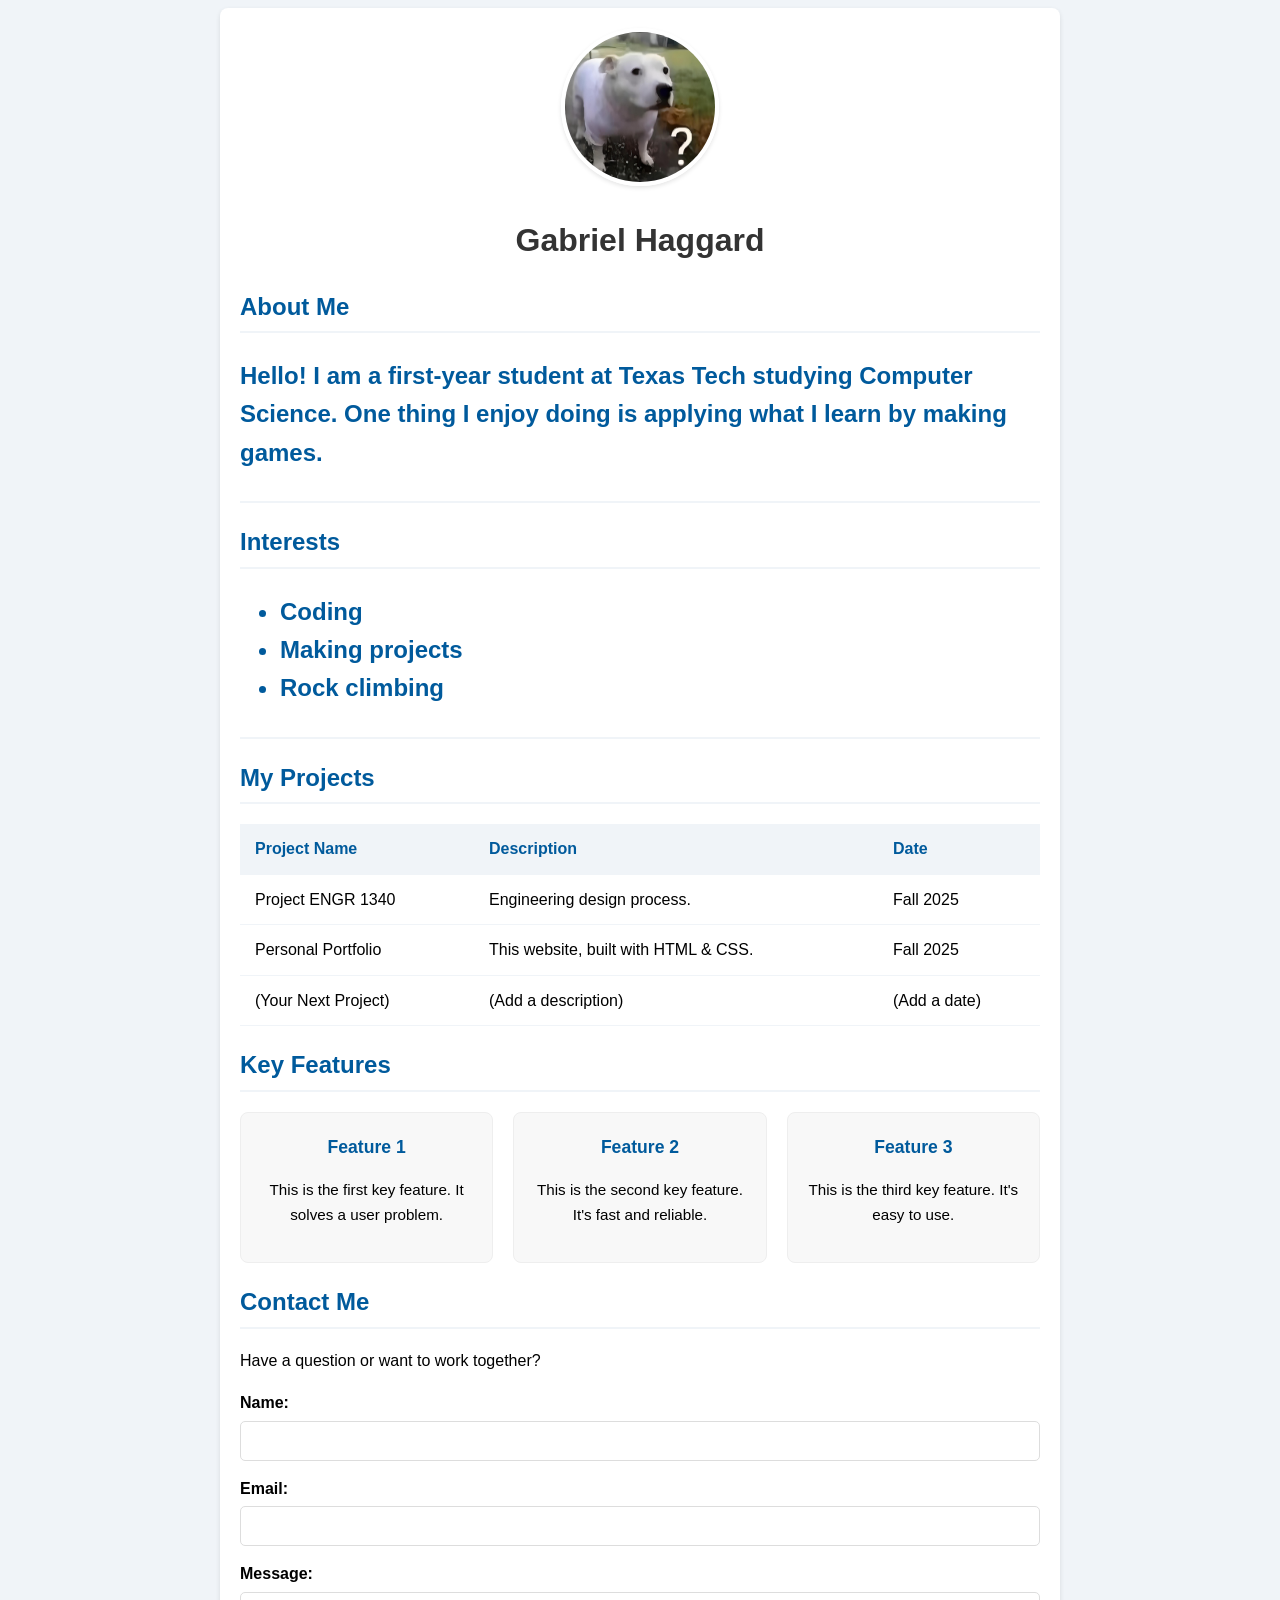
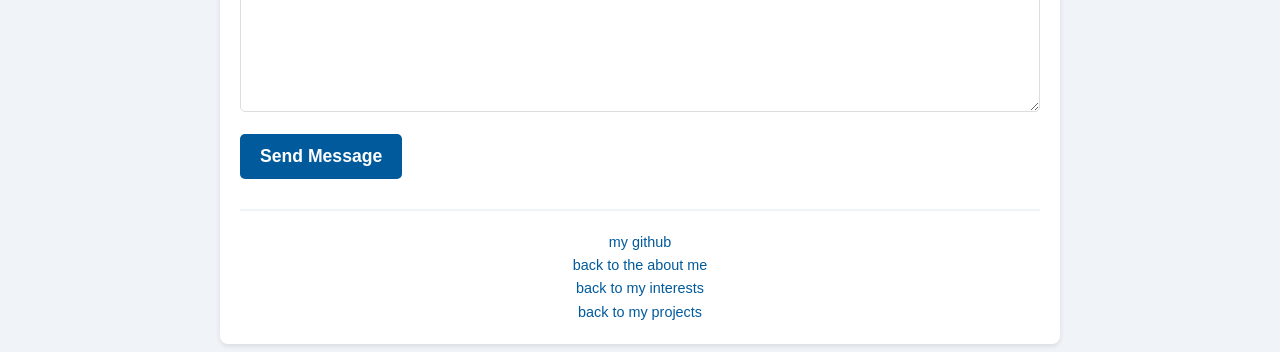
==== testWebsite.html @ 13295822 "Add portfolio website files" ====
<!DOCTYPE html>
<html lang="en">

    <head>

        <meta charset="UTF-8">
        <meta name="viewport" content="width=device-width, initial-scale=1.0">
        <title>test website</title>
        <link rel="stylesheet" href="styles.css">

    </head>

    <body>

        <div class="container">
            <header>
                <img src="Confused-Dog.jpg">
                <h1>Gabriel Haggard</h1>
            </header>
            <main>
                <section class="AboutMe">
                    <h2 id="AboutMe">About Me</h2>
                    <h2>
                        <p>
                            Hello! I am a first-year student at Texas Tech studying Computer Science. One thing I enjoy doing is applying what I learn by making games.
                        </p>
                    </h2>
                </section>
                <section class="Interests">
                    <h2 id="Interests">Interests</h2>
                    <h2>
                        <ul>
                            <li>
                                Coding
                            </li>
                            <li>
                                Making projects
                            </li>
                            <li>
                                Rock climbing
                            </li>
                        </ul>
                    </h2>
                </section>
                <section class="Projects">
                    <h2 id="Projects">My Projects</h2>
                    <table>
                        <thead>
                            <tr>
                                <th>Project Name</th>
                                <th>Description</th>
                                <th>Date</th>
                            </tr>
                        </thead>
                        <tbody>
                            <tr>
                                <td>Project ENGR 1340</td>
                                <td>Engineering design process.</td>
                                <td>Fall 2025</td>
                            </tr>
                            <tr>
                                <td>Personal Portfolio</td>
                                <td>This website, built with HTML & CSS.</td>
                                <td>Fall 2025</td>
                            </tr>
                            <tr>
                                <td>(Your Next Project)</td>
                                <td>(Add a description)</td>
                                <td>(Add a date)</td>
                            </tr>
                        </tbody>
                    </table>
                </section>
                <section class="key-features">
                    <h2>Key Features</h2>
                    <div class="features">
                        <div class="feature-item">
                            <h3>Feature 1</h3>
                            <p>This is the first key feature. It solves a user problem.</p>
                        </div>
                        <div class="feature-item">
                            <h3>Feature 2</h3>
                            <p>This is the second key feature. It's fast and reliable.</p>
                        </div>
                        <div class="feature-item">
                            <h3>Feature 3</h3>
                            <p>This is the third key feature. It's easy to use.</p>
                        </div>
                    </div>
                </section>
                <section class="contact">
                    <h2>Contact Me</h2>
                    <p>Have a question or want to work together?</p>

                    <form action="mailto:gahaggar@ttu.edu" method="POST" enctype="text/plain">
                        <div class="form-group">
                            <label for="name">Name:</label>
                            <input type="text" id="name" name="name">
                        </div>

                        <div class="form-group">
                            <label for="email">Email:</label>
                            <input type="email" id="email" name="email">
                        </div>

                        <div class="form-group">
                            <label for="message">Message:</label>
                            <textarea id="message" name="message"></textarea>
                        </div>

                        <button type="submit" class="submit-button">Send Message</button>
                    </form>
                </section>
            </main>
            <footer>
                <a href="https://github.com/Pottassin" target="blank">my github</a>
                <br>
                <a href="#AboutMe">back to the about me</a>
                <br>
                <a href="#Interests">back to my interests</a>
                <br>
                <a href="#Projects">back to my projects</a>
            </footer>

        </div>

    </body>

</html>
---- styles.css ----
body {
    background-color: #f0f4f8;
    font-family: Arial, sans-serif;
    line-height: 1.6;
}

.container {
    width: 800px;
    margin: 0 auto;
    background-color: #ffffff;
    padding: 20px;
    border-radius: 8px;
    box-shadow: 0 2px 5px rgba(0,0,0,0.1);
}
h1 {
    color: #333;
}

h2 {
    color: #005a9c;
    border-bottom: 2px solid #f0f4f8;
    padding-bottom: 5px;
}

header {
    text-align: center; /* Center the header content */
    margin-bottom: 20px;
}

header img {
    width: 150px;
    height: 150px;
    border-radius: 50%; /* This makes the image a circle */
    border: 4px solid #ffffff; 
    box-shadow: 0 2px 4px rgba(0,0,0,0.1); 
}

footer {
    text-align: center;
    margin-top: 30px;
    padding-top: 20px;
    border-top: 2px solid #f0f4f8; /* A line to separate the footer */
    font-size: 0.9em;
    color: #777;
}

footer a {
    color: #005a9c; /* Use the same blue as our h2 */
    text-decoration: none; /* Remove the underline */
}

footer a:hover {
    text-decoration: underline; /* Add underline back on hover */
}

table {
    width: 100%; /* Make the table fill the container */
    border-collapse: collapse; /* Remove ugly space between cells */
    margin-top: 20px;
}

/* Style all table cells (headers and data) */
th, td {
    border-bottom: 1px solid #f0f4f8; /* Light line between rows */
    padding: 12px 15px; /* Add space *inside* the cells */
    text-align: left; /* Align text to the left */
}

/* Style just the header row */
thead th {
    background-color: #f0f4f8; /* Light gray background for header */
    color: #005a9c; /* Blue text for header */
    font-weight: bold;
}

/* Add a hover effect to body rows */
tbody tr:hover {
    background-color: #f8f8f8; /* Highlight row on hover */
}

.features {
    display: flex; /* This is the magic! Tells the div to be a flex container */
    justify-content: space-between; /* Distribute items evenly */
    gap: 20px; /* Add space between items */
    margin-top: 20px;
}

.feature-item {
    background-color: #f8f8f8;
    border: 1px solid #eee;
    border-radius: 8px;
    padding: 20px;
    flex-basis: 32%; /* Each item takes up roughly 1/3 of the space */
    text-align: center;
}

.feature-item h3 {
    margin-top: 0;
    font-size: 1.1em;
    color: #005a9c;
}

.feature-item p {
    font-size: 0.95em;
}

.form-group {
    margin-bottom: 15px;
}

.form-group label {
    display: block; /* Put label on its own line */
    font-weight: bold;
    margin-bottom: 5px;
    font-size: 1.0em;
}

.form-group input,
.form-group textarea {
    width: 100%; /* Make fields fill the container */
    padding: 10px;
    font-size: 1em;
    border-radius: 5px;
    border: 1px solid #ddd;
    box-sizing: border-box; /* Important for 100% width */
}

.form-group textarea {
    min-height: 120px;
    resize: vertical; /* Allow user to resize vertically */
}

.submit-button {
    background-color: #005a9c;
    color: white;
    padding: 12px 20px;
    border: none;
    border-radius: 5px;
    font-size: 1.1em;
    font-weight: bold;
    cursor: pointer;
    transition: background-color 0.2s;
}

.submit-button:hover {
    background-color: #004a80;
}
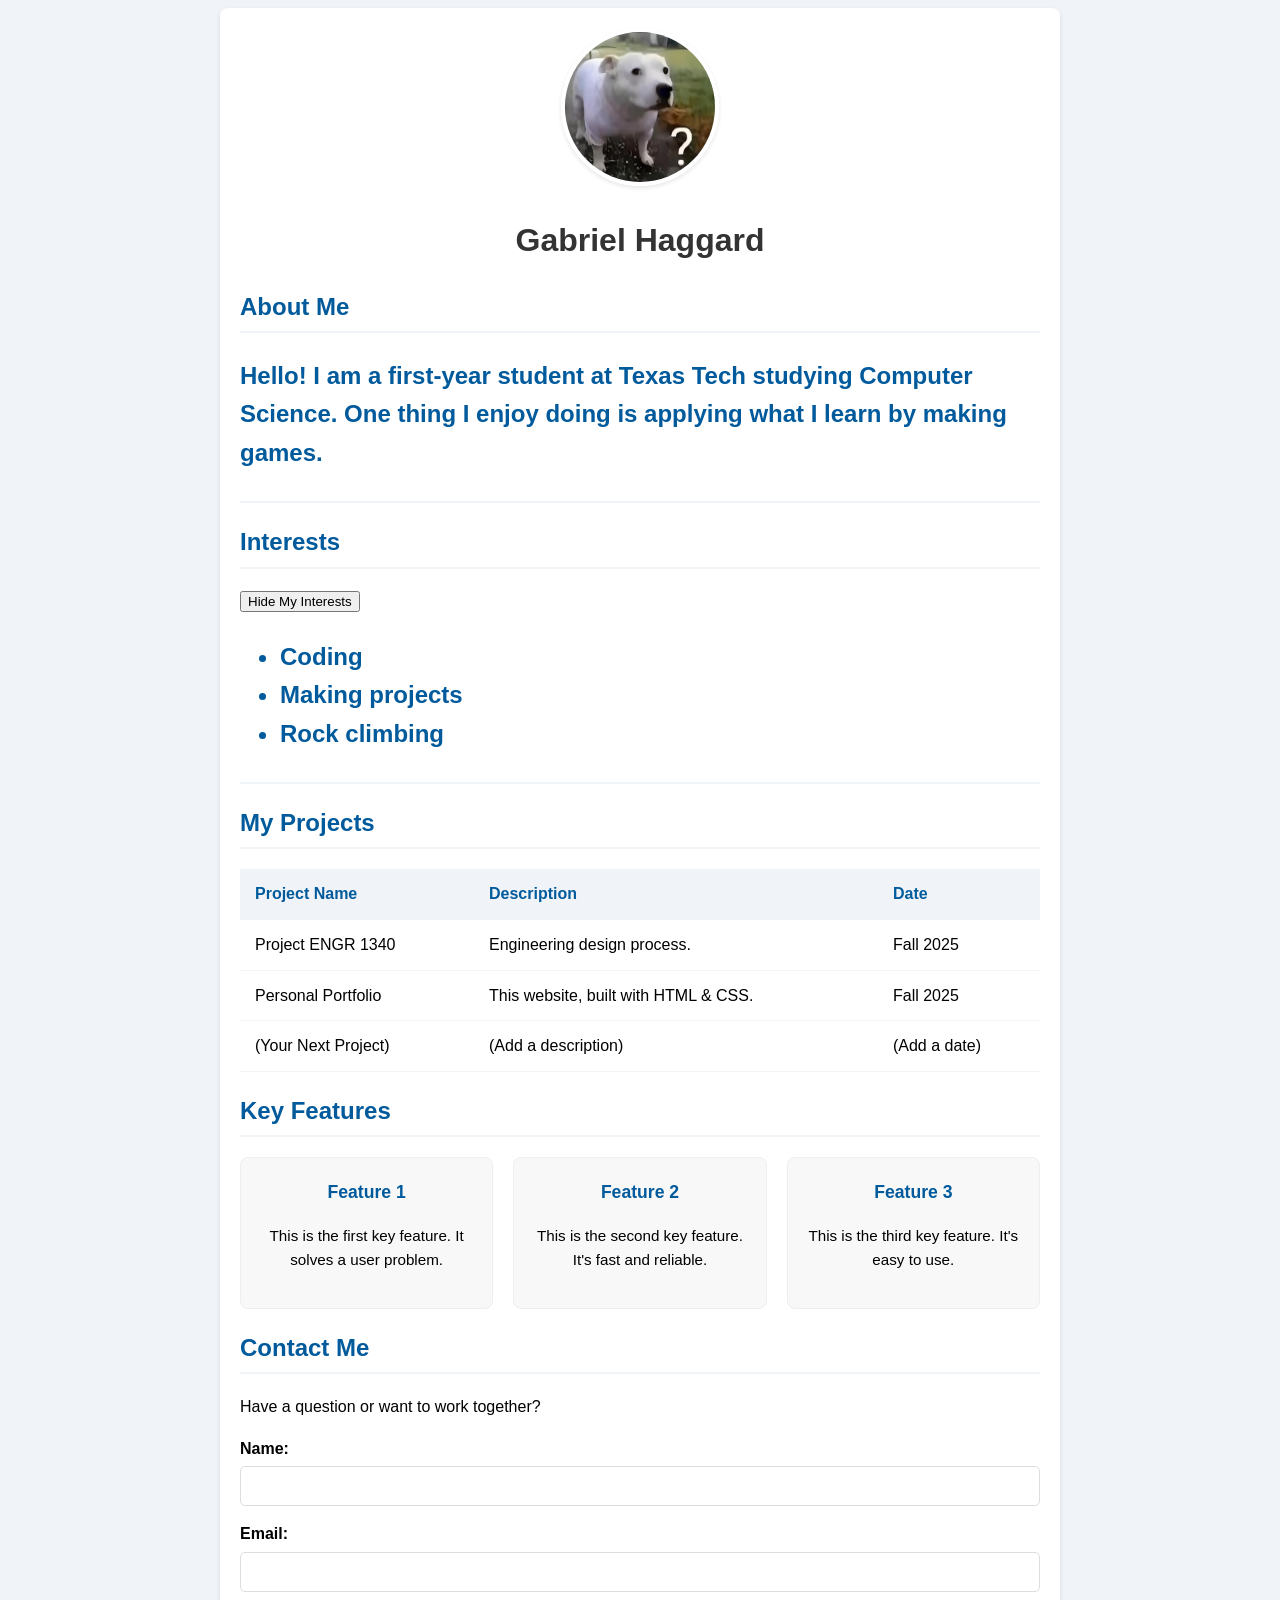
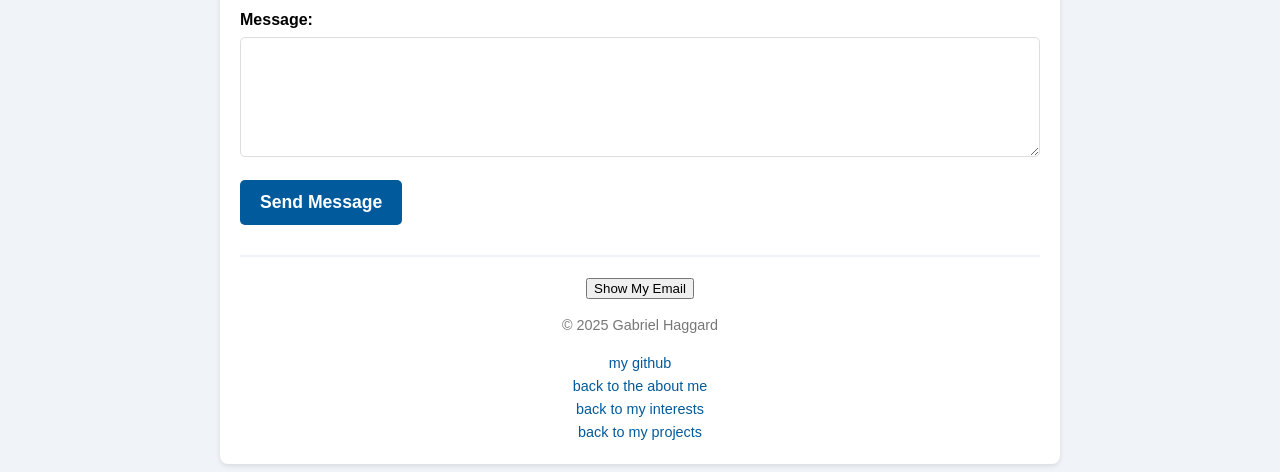
==== commit 6fdbb2bc: "updated website" ====
--- a/testWebsite.html
+++ b/testWebsite.html
@@ -28,8 +28,9 @@
                 </section>
                 <section class="Interests">
                     <h2 id="Interests">Interests</h2>
+                    <button id="toggle-btn">Hide My Interests</button>
                     <h2>
-                        <ul>
+                        <ul id="interests-list">
                             <li>
                                 Coding
                             </li>
@@ -113,6 +114,9 @@
                 </section>
             </main>
             <footer>
+                <button id="contact-btn">Show My Email</button>
+                <p id="email-display" class="hidden">your.email@university.edu</p>
+                <p>&copy; 2025 Gabriel Haggard</p>
                 <a href="https://github.com/Pottassin" target="blank">my github</a>
                 <br>
                 <a href="#AboutMe">back to the about me</a>
@@ -123,7 +127,7 @@
             </footer>
 
         </div>
-
+        <script src="main.js"></script>
     </body>
 
 </html>
--- a/styles.css
+++ b/styles.css
@@ -144,4 +144,8 @@
 
 .submit-button:hover {
     background-color: #004a80;
+}
+
+.hidden {
+    display: none;
 }
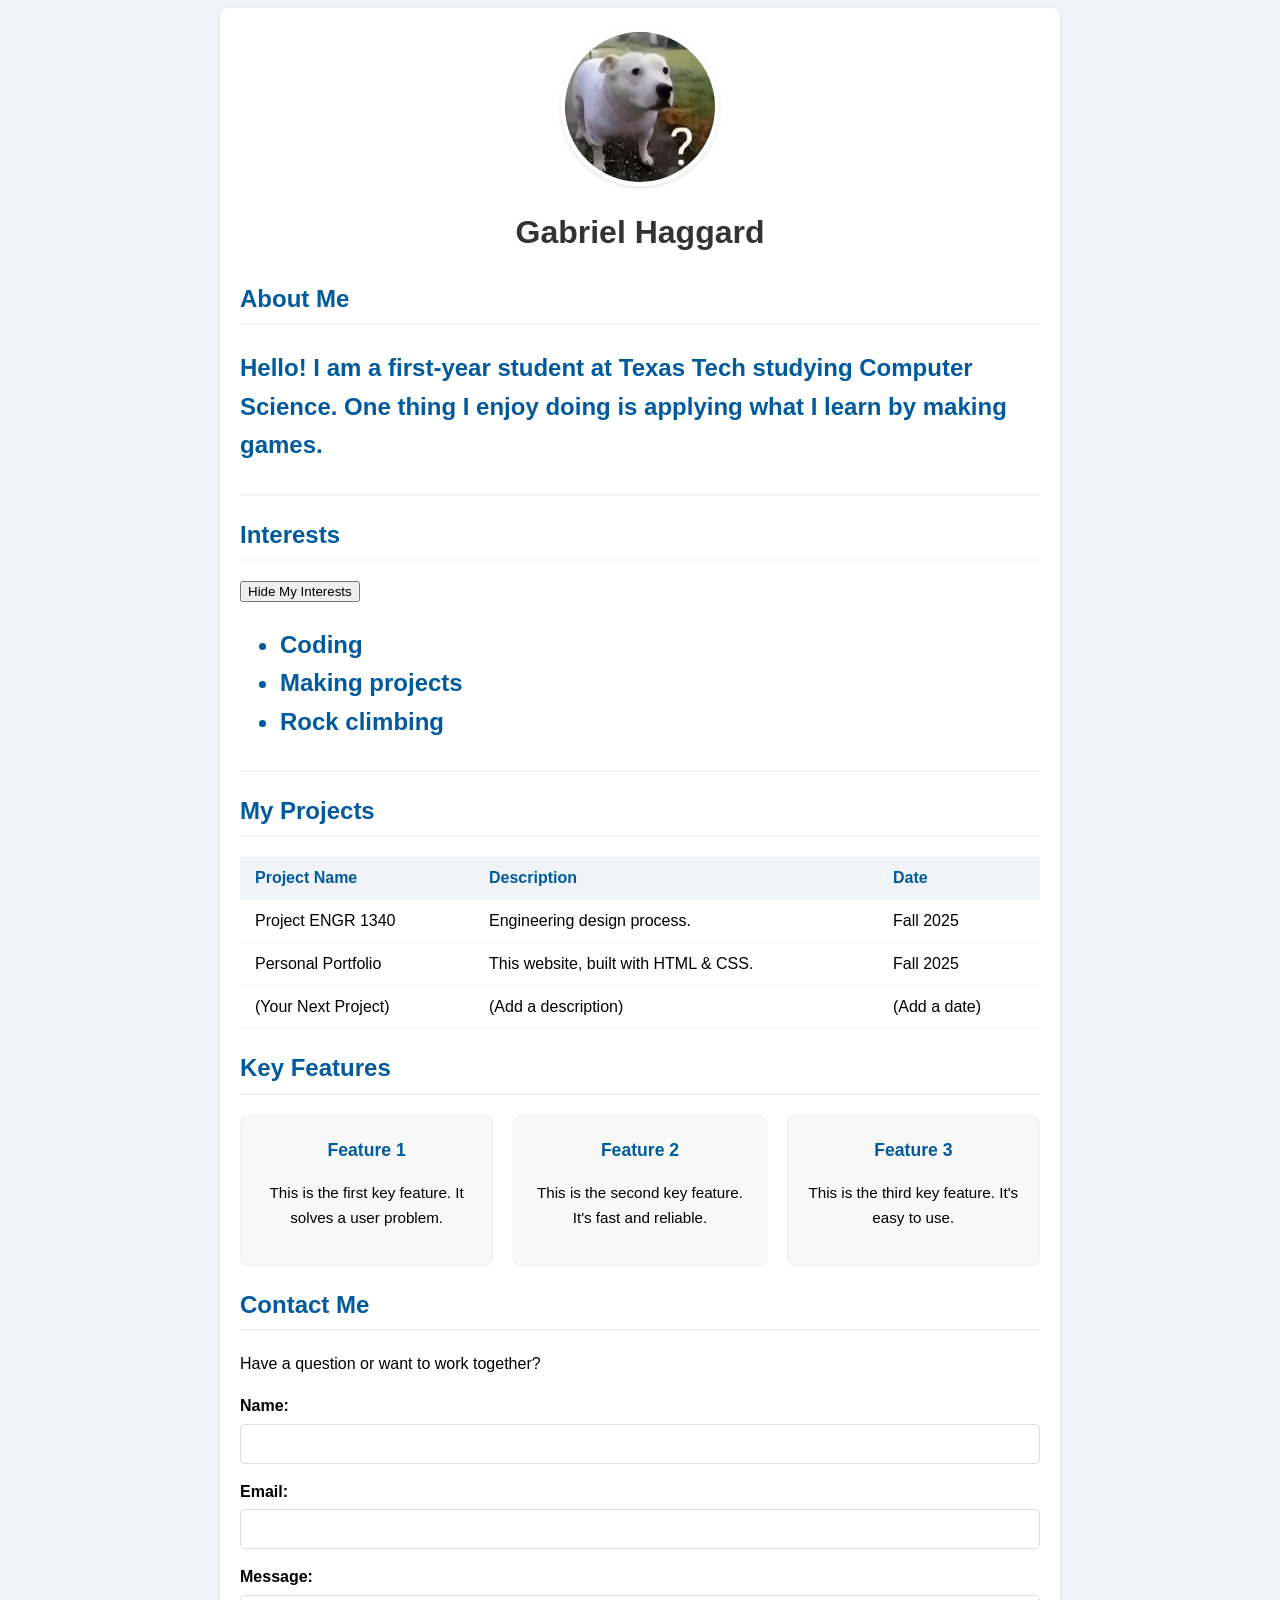
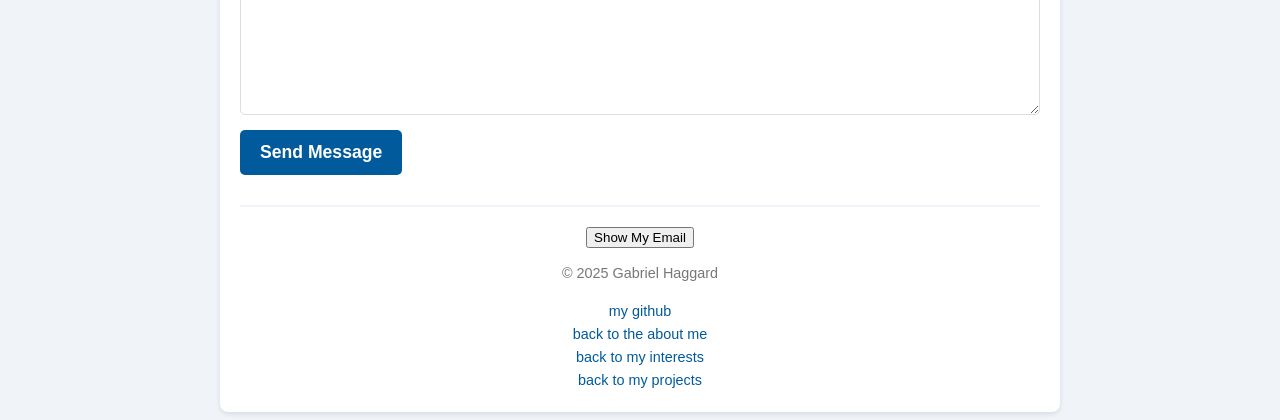
==== commit 4252c5aa: "Update testWebsite.html" ====
--- a/testWebsite.html
+++ b/testWebsite.html
@@ -1,4 +1,4 @@
-<!DOCTYPE html>
+
 <html lang="en">
 
     <head>
@@ -130,4 +130,4 @@
         <script src="main.js"></script>
     </body>
 
-</html>+</html>
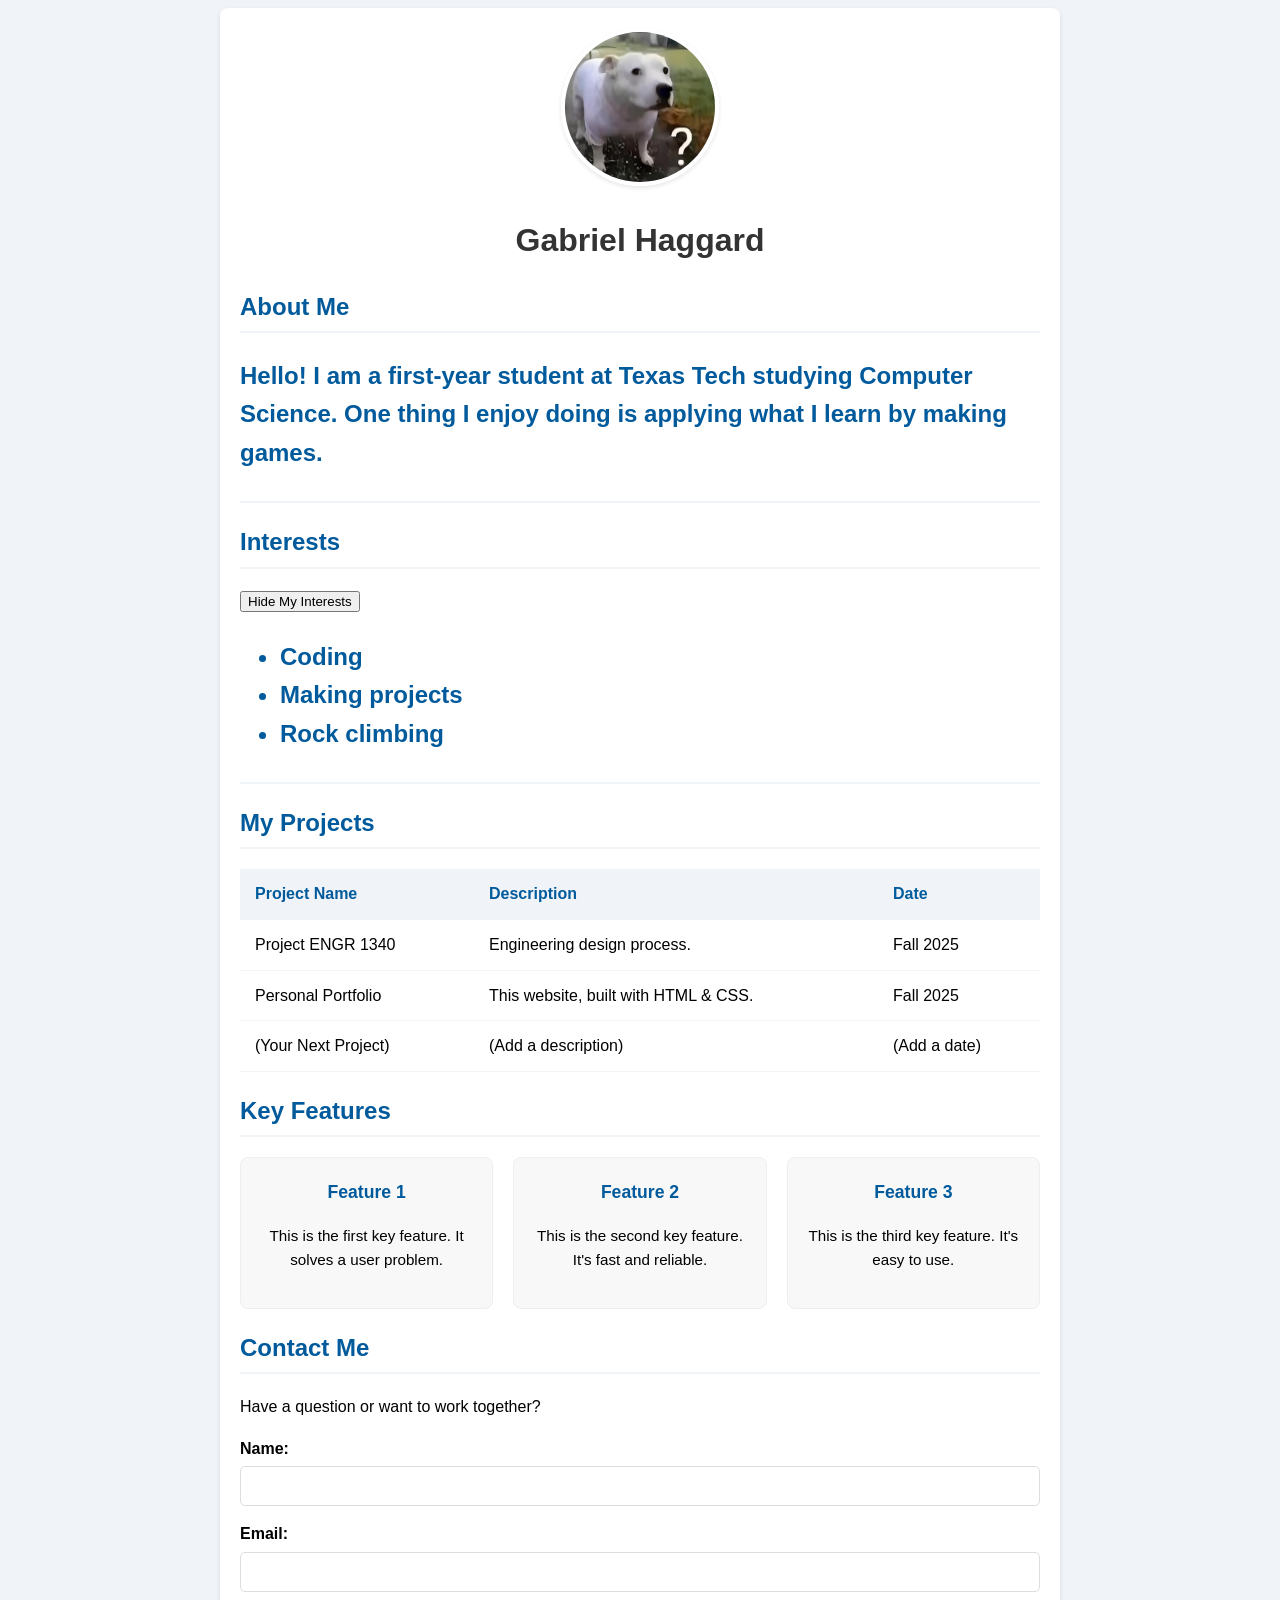
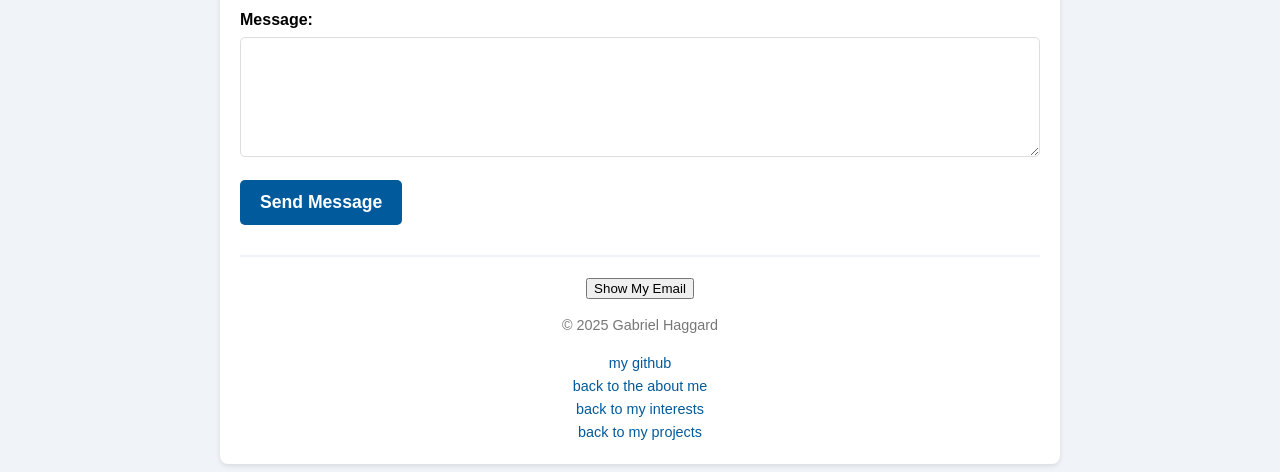
==== commit deed05f2: "Update testWebsite.html" ====
--- a/testWebsite.html
+++ b/testWebsite.html
@@ -1,4 +1,4 @@
-
+<!DOCTYPE html>
 <html lang="en">
 
     <head>
